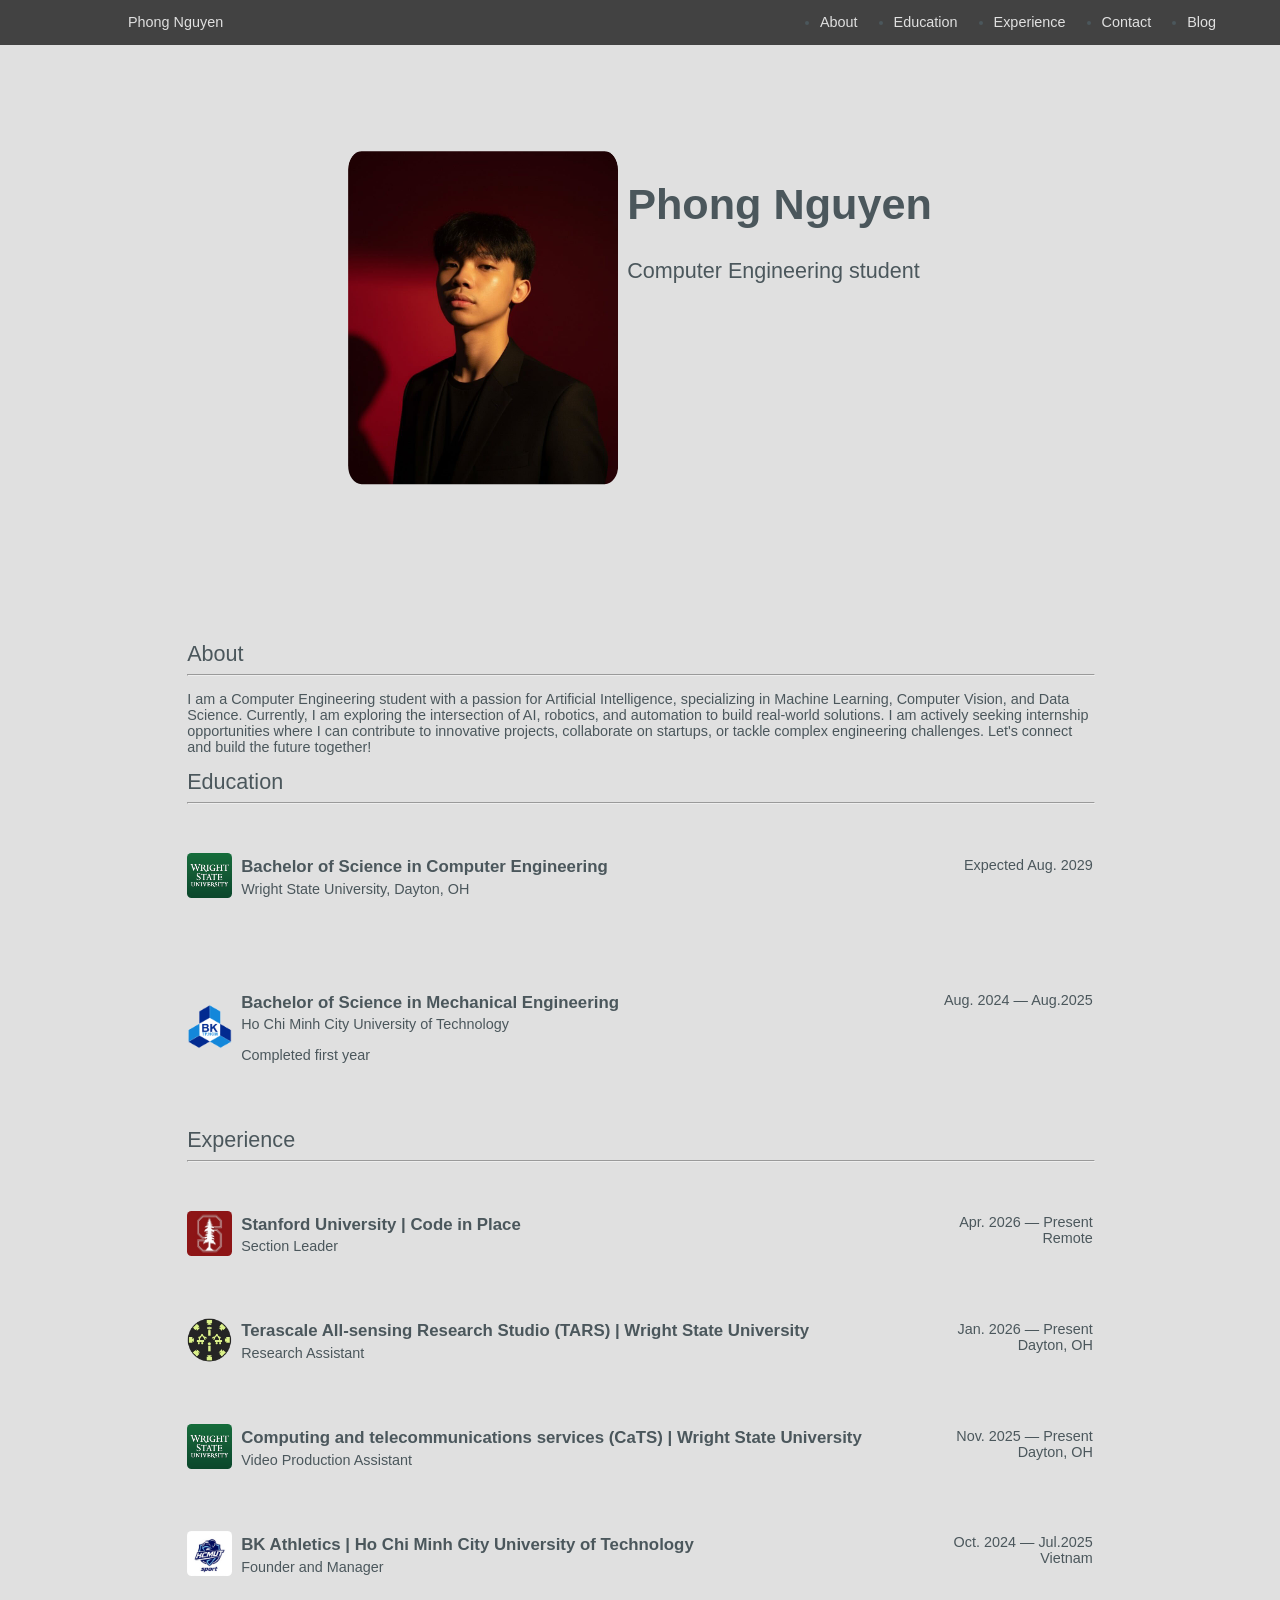
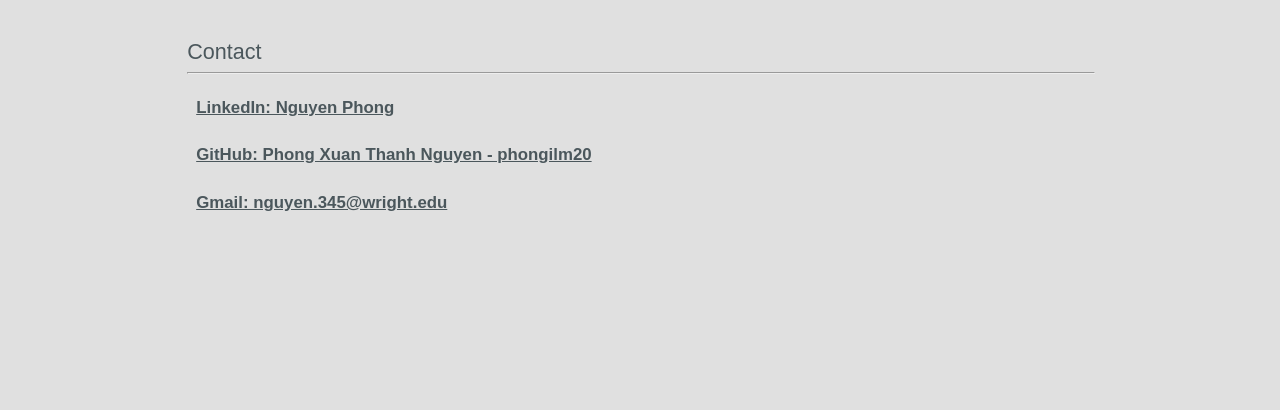
==== index.html @ 3d37c324 "First commit" ====
<!DOCTYPE html>
<html lang = "en">
<head>
  <meta charset="UTF-8">
  <meta name="viewport" content="width=device-width, initial-scale=1.0">
  <title>Phong Nguyen</title>
  <link rel="stylesheet" href="style.css">
</head>

<body>
  <nav>
    <span class="nav-logo">Phong Nguyen</span>

    <ul class="nav-links">
      <li><a href="#About">About</a></li>
      <li><a href="#Education">Education</a></li>
      <li><a href="#Experience">Experience</a></li>
      <li><a href="#Contact">Contact</a></li>
      <li><a href = "blog.html" class = "blog-button">Blog</a></li>

    </ul>
  </nav>
  

  <div class = "hero">
    <div class = "hero-img">
      <img src = "images/avt.jpg" alt = "avt" class = "profile-pic" />
    </div>

    <div class = "hero-text">
      <h1 class = "hero-name">Phong Nguyen</h1>
      <p class = "hero-description">Computer Engineering student</p>
    </div>
  </div>

  <section id = "About" >
    <div class = "section-label">About</div>
    <hr width  = "100%"size ="2">
    <p>I am a Computer Engineering student with a passion for Artificial Intelligence, specializing in Machine Learning, Computer Vision, and Data Science. 
      Currently, I am exploring the intersection of AI, robotics, and automation to build real-world solutions. I am actively seeking internship opportunities where I can contribute to innovative projects, collaborate on startups, or tackle complex engineering challenges. 
      Let's connect and build the future together! </p>
  </section>

  <section id = "Education">
    <div class = "section-label">Education</div>
    <hr width  = "100%"size ="2">
    <div class = "list">
      <div class = "item fade-in">
        <div class="info">
          <img src = "images/wsu_logo.jpg" alt = "wsu" class = "mini-logo" />
          <div class = "displaying">
            <h3 class = "bigtext">Bachelor of Science in Computer Engineering</h3>
            <p class = "smalltext">Wright State University, Dayton, OH</p>
          </div>
          <p class = "exp-description"></p>
        </div>
        <div class = "meta">
          <div class = "exp-date">Expected Aug. 2029</div>
        </div>
      </div>

      <div class = "item fade-in">
        <div class="info">
          <img src = "images/hcmut_logo.jpg" alt = "hcmut" class = "mini-logo" />
          <div class = "displaying">
            <h3 class = "bigtext">Bachelor of Science in Mechanical Engineering</h3>
            <p class = "smalltext">Ho Chi Minh City University of Technology</p>
            <p class = "smalltext">Completed first year</p>
          </div>
          <p class = "exp-description"></p>
        </div>
        <div class = "meta">
          <div class = "exp-date">Aug. 2024 — Aug.2025</div>
        </div>
      </div>


  </section>
  <section id = "Experience">
    <div class = "section-label">Experience</div>
    <hr width  = "100%"size ="2">
    <div class = "list">
      <div class = "item fade-in">

        <div class="info">
          <img src = "images\stanford_code_in_place_logo.jpg" alt = "stanford" class = "mini-logo" />
          <div class = "displaying">
            <h3 class = "bigtext">Stanford University | Code in Place </h3>
            <p class = "smalltext">Section Leader</p>
          </div>
          <p class = "exp-description"></p>
        
        </div>

        <div class = "meta">
          <div class = "exp-date">Apr. 2026 — Present </div>
          <div class = "exp-location">Remote</div>
        </div>


        <div class="info">
          <img src = "images\tars_logo.png" alt = "tars" class = "mini-logo" />
          <div class = "displaying">
            <h3 class = "bigtext">Terascale All-sensing Research Studio (TARS) | Wright State University</h3>
            <p class = "smalltext">Research Assistant</p>
          </div>
          <p class = "exp-description"></p>
        
        </div>

        <div class = "meta">
          <div class = "exp-date">Jan. 2026 — Present</div>
          <div class = "exp-location">Dayton, OH</div>
        </div>


        <div class="info">
          <img src = "images/wsu_logo.jpg" alt = "wsu" class = "mini-logo" />
          <div class = "displaying">
            <h3 class = "bigtext">Computing and telecommunications services (CaTS) | Wright State University</h3>
            <p class = "smalltext">Video Production Assistant</p>
          </div>
          <p class = "exp-description"></p>
        
        </div>

        <div class = "meta">
          <div class = "exp-date">Nov. 2025 — Present</div>
          <div class = "exp-location">Dayton, OH</div>
        </div>


        <div class="info">
          <img src = "images\bk_athletic_logo.jpg" alt = "bkathletic" class = "mini-logo" />
          <div class = "displaying">
            <h3 class = "bigtext">BK Athletics | Ho Chi Minh City University of Technology</h3>
            <p class = "smalltext">Founder and Manager</p>
          </div>
          <p class = "exp-description"></p>
        
        </div>

        <div class = "meta">
          <div class = "exp-date">Oct. 2024 — Jul.2025</div>
          <div class = "exp-location">Vietnam</div>
        </div>

      </div>
    </div>
  </section>
  

  <section id = "Contact">
    <div class = "section-label">Contact</div>
    <hr width  = "100%"size ="2">
    <div class="contact-list">
      <div class = "info">
        <a href = "https://www.linkedin.com/in/levinguyen49" target="_blank" class="contact-link">
          <div class = "displaying">
            <h3 class = "bigtext">LinkedIn: Nguyen Phong</h3>
          </div>
        </a>
      </div>

    <div class="info">
      <a href = "https://github.com/phongilm20" target="_blank" class="contact-link">
        <div class = "displaying">
          <h3 class = "bigtext">GitHub: Phong Xuan Thanh Nguyen - phongilm20</h3>
        </div>
      </a>
    </div>

    <div class="info">
      <a href = "mailto:nguyen.345@wright.edu" target="_blank" class="contact-link">
        <div class = "displaying">
          <h3 class = "bigtext">Gmail: nguyen.345@wright.edu</h3>
        </div>
      </a>
    </div>


    </div>


  </section>
  



  <script src="script.js"></script>
</body>

</html>
---- style.css ----
/* 
--mono: 'DM Mono', monospace;
  --serif: 'DM Serif Display', serif;
  --sans: 'DM Sans', sans-serif;
  */

:root {
  --background: #E0E0E0;
  --background-nav: #424242;
  --accent: #4b575c;
  --text: #4b575c;
  --text-nav: #E0E0E0;
  --front-mono: 'DM Mono', monospace;
  --front-serif: 'DM Serif Display', serif;
  --front-sans: 'DM Sans', sans-serif;
}

/* smooth scroll */
html {
  scroll-behavior: smooth;
  scroll-padding-top: 50px;
}

/*body*/
body {
  background-color: var(--background);
  font-family: var(--front-sans);
  color: var(--text);
  overflow-x: hidden;

  padding-top: 50px;
  padding-left: 200px;
  padding-right: 200px;

  zoom: 0.9;
}

.blog-button::after {
  content: "My Journey";
  position: absolute;
  opacity: 0;
  pointer-events: none;

  font-size: small;
  top: 60px;
  right: 40px;
}

.blog-button:hover::after {
  opacity: 1;
}

nav {
  position: fixed;
  top: 0;
  left: 0;
  width: 100%;
  z-index: 9999;
  margin: 0 auto;

  background-color: var(--background-nav);

  display: flex;
  justify-content: space-between;
  align-items: center;
}

.nav-logo {
  font-size: 1rem;
  color: var(--text-nav);
  padding-left: 10%;
}

.nav-links {
  display: flex;
  gap: 2.5rem;
  padding-right: 5%;
}

.nav-links a {
  font-size: 1rem;
  color: var(--text-nav);
  text-decoration: none;
  transition: color 0.2s;
}

.nav-links a:hover {
  color: var(--text);
}

.profile-pic {
  width: 300px;
  height: auto;
  clip-path: inset(0 0 10% 0 round 5%);
  border-radius: 5%;
}

.hero {
  display: flex;
  padding-top: 110px;
  padding-bottom: 130px;
  animation-name: fadeInUp;
  animation-duration: 1s;
  justify-content: center;

}

.hero-text {
  padding-left: 10px;
  font-size: 150%;
}

@keyframes fadeInUp {
  from {
    opacity: 0;
    transform: translateY(10px);
  }

  to {
    opacity: 1;
    transform: translateY(0);
  }
}


#Experience {
  padding: 15px 0;
}

.section-label {
  font-size: 1.5rem;
  position: relative;
}




/* Experience */
.item {
  display: grid;
  grid-template-columns: 3fr 1fr;
  gap: 2rem 0;
  padding: 2rem 0;
  align-items: start;

}

.info {
  display: flex;
  align-items: center;
  margin-top: 0px;
  margin-bottom: 8px;
}

.displaying {
  align-items: center;
  gap: 15px;
  padding-left: 10px;
}

.bigtext {
  margin-bottom: 4px;
}

.smalltext {
  margin-top: 2px;
}

.meta {
  text-align: right;
  margin-top: 18px;
}

.mini-logo {
  width: 50px;
  height: 50px;
  border-radius: 5px;
}

.contact-link {
  color: var(--text);
}
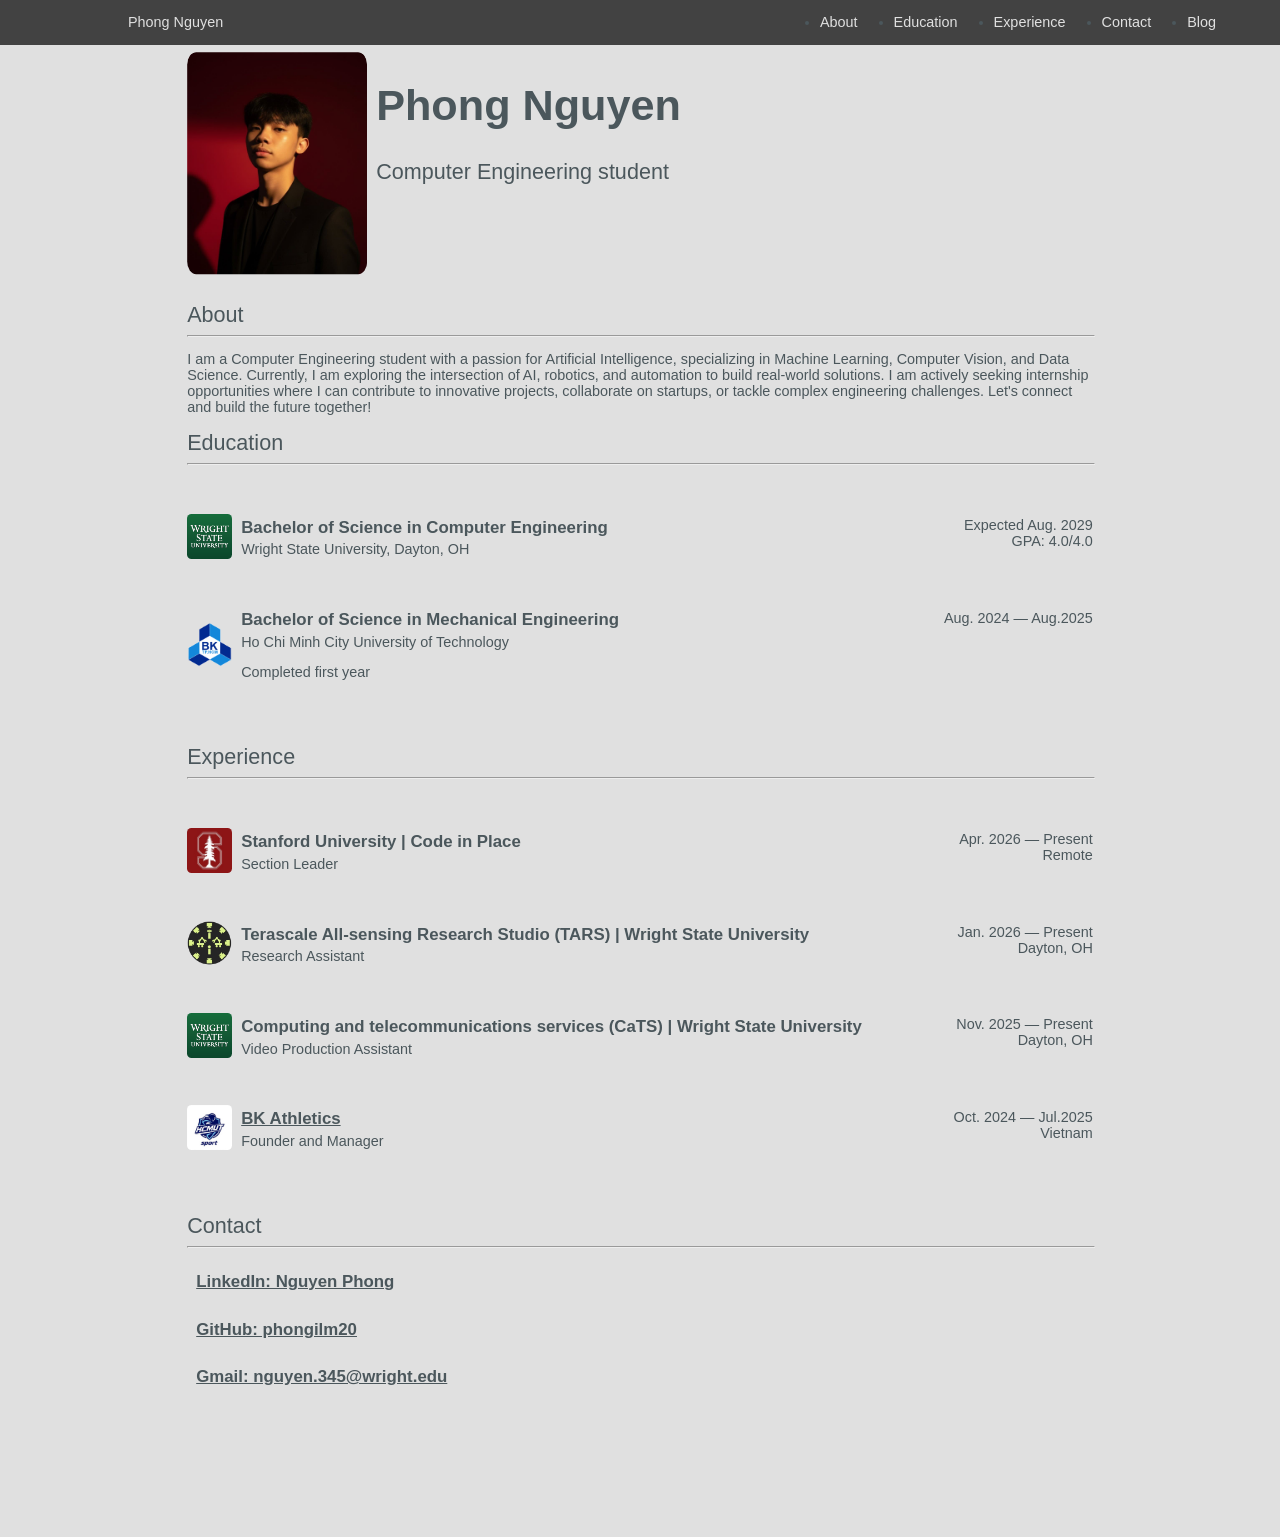
==== commit b1ce4aad: "Change homepage" ====
--- a/index.html
+++ b/index.html
@@ -1,5 +1,6 @@
 <!DOCTYPE html>
-<html lang = "en">
+<html lang="en">
+
 <head>
   <meta charset="UTF-8">
   <meta name="viewport" content="width=device-width, initial-scale=1.0">
@@ -16,174 +17,179 @@
       <li><a href="#Education">Education</a></li>
       <li><a href="#Experience">Experience</a></li>
       <li><a href="#Contact">Contact</a></li>
-      <li><a href = "blog.html" class = "blog-button">Blog</a></li>
+      <li><a href="blog.html" class="blog-button">Blog</a></li>
 
     </ul>
   </nav>
-  
 
-  <div class = "hero">
-    <div class = "hero-img">
-      <img src = "images/avt.jpg" alt = "avt" class = "profile-pic" />
+
+  <div class="hero">
+    <div class="hero-img">
+      <img src="images/avt.jpg" alt="avt" class="profile-pic" />
     </div>
 
-    <div class = "hero-text">
-      <h1 class = "hero-name">Phong Nguyen</h1>
-      <p class = "hero-description">Computer Engineering student</p>
+    <div class="hero-text">
+      <h1 class="hero-name">Phong Nguyen</h1>
+      <p class="hero-description">Computer Engineering student</p>
     </div>
   </div>
 
-  <section id = "About" >
-    <div class = "section-label">About</div>
-    <hr width  = "100%"size ="2">
-    <p>I am a Computer Engineering student with a passion for Artificial Intelligence, specializing in Machine Learning, Computer Vision, and Data Science. 
-      Currently, I am exploring the intersection of AI, robotics, and automation to build real-world solutions. I am actively seeking internship opportunities where I can contribute to innovative projects, collaborate on startups, or tackle complex engineering challenges. 
+  <section id="About">
+    <div class="section-label">About</div>
+    <hr width="100%" size="2">
+    <p>I am a Computer Engineering student with a passion for Artificial Intelligence, specializing in Machine Learning,
+      Computer Vision, and Data Science.
+      Currently, I am exploring the intersection of AI, robotics, and automation to build real-world solutions. I am
+      actively seeking internship opportunities where I can contribute to innovative projects, collaborate on startups,
+      or tackle complex engineering challenges.
       Let's connect and build the future together! </p>
   </section>
 
-  <section id = "Education">
-    <div class = "section-label">Education</div>
-    <hr width  = "100%"size ="2">
-    <div class = "list">
-      <div class = "item fade-in">
+  <section id="Education">
+    <div class="section-label">Education</div>
+    <hr width="100%" size="2"></hr>
+    <div class="list">
+      <div class="item fade-in">
         <div class="info">
-          <img src = "images/wsu_logo.jpg" alt = "wsu" class = "mini-logo" />
-          <div class = "displaying">
-            <h3 class = "bigtext">Bachelor of Science in Computer Engineering</h3>
-            <p class = "smalltext">Wright State University, Dayton, OH</p>
+          <img src="images/wsu_logo.jpg" alt="wsu" class="mini-logo" />
+          <div class="displaying">
+            <h3 class="bigtext">Bachelor of Science in Computer Engineering</h3>
+            <p class="smalltext">Wright State University, Dayton, OH</p>
           </div>
-          <p class = "exp-description"></p>
+          <p class="exp-description"></p>
         </div>
-        <div class = "meta">
-          <div class = "exp-date">Expected Aug. 2029</div>
+        <div class="meta">
+          <div class="exp-date">Expected Aug. 2029</div>
+          <div class="exp-location">GPA: 4.0/4.0</div>
+        </div>
+
+        <div class="info">
+          <img src="images/hcmut_logo.jpg" alt="hcmut" class="mini-logo" />
+          <div class="displaying">
+            <h3 class="bigtext">Bachelor of Science in Mechanical Engineering</h3>
+            <p class="smalltext">Ho Chi Minh City University of Technology</p>
+            <p class="smalltext">Completed first year</p>
+          </div>
+          <p class="exp-description"></p>
+        </div>
+        <div class="meta">
+          <div class="exp-date">Aug. 2024 — Aug.2025</div>
+        </div>
         </div>
       </div>
-
-      <div class = "item fade-in">
-        <div class="info">
-          <img src = "images/hcmut_logo.jpg" alt = "hcmut" class = "mini-logo" />
-          <div class = "displaying">
-            <h3 class = "bigtext">Bachelor of Science in Mechanical Engineering</h3>
-            <p class = "smalltext">Ho Chi Minh City University of Technology</p>
-            <p class = "smalltext">Completed first year</p>
-          </div>
-          <p class = "exp-description"></p>
-        </div>
-        <div class = "meta">
-          <div class = "exp-date">Aug. 2024 — Aug.2025</div>
-        </div>
-      </div>
+  </section>
 
 
-  </section>
-  <section id = "Experience">
-    <div class = "section-label">Experience</div>
-    <hr width  = "100%"size ="2">
-    <div class = "list">
-      <div class = "item fade-in">
+  <section id="Experience">
+    <div class="section-label">Experience</div>
+    <hr width="100%" size="2">
+    <div class="list">
+      <div class="item fade-in">
 
         <div class="info">
-          <img src = "images\stanford_code_in_place_logo.jpg" alt = "stanford" class = "mini-logo" />
-          <div class = "displaying">
-            <h3 class = "bigtext">Stanford University | Code in Place </h3>
-            <p class = "smalltext">Section Leader</p>
+          <img src="images\stanford_code_in_place_logo.jpg" alt="stanford" class="mini-logo" />
+          <div class="displaying">
+            <h3 class="bigtext">Stanford University | Code in Place </h3>
+            <p class="smalltext">Section Leader</p>
           </div>
-          <p class = "exp-description"></p>
-        
+          <p class="exp-description"></p>
+
         </div>
 
-        <div class = "meta">
-          <div class = "exp-date">Apr. 2026 — Present </div>
-          <div class = "exp-location">Remote</div>
+        <div class="meta">
+          <div class="exp-date">Apr. 2026 — Present </div>
+          <div class="exp-location">Remote</div>
         </div>
 
 
         <div class="info">
-          <img src = "images\tars_logo.png" alt = "tars" class = "mini-logo" />
-          <div class = "displaying">
-            <h3 class = "bigtext">Terascale All-sensing Research Studio (TARS) | Wright State University</h3>
-            <p class = "smalltext">Research Assistant</p>
+          <img src="images\tars_logo.png" alt="tars" class="mini-logo" />
+          <div class="displaying">
+            <h3 class="bigtext">Terascale All-sensing Research Studio (TARS) | Wright State University</h3>
+            <p class="smalltext">Research Assistant</p>
           </div>
-          <p class = "exp-description"></p>
-        
+          <p class="exp-description"></p>
+
         </div>
 
-        <div class = "meta">
-          <div class = "exp-date">Jan. 2026 — Present</div>
-          <div class = "exp-location">Dayton, OH</div>
+        <div class="meta">
+          <div class="exp-date">Jan. 2026 — Present</div>
+          <div class="exp-location">Dayton, OH</div>
         </div>
 
 
         <div class="info">
-          <img src = "images/wsu_logo.jpg" alt = "wsu" class = "mini-logo" />
-          <div class = "displaying">
-            <h3 class = "bigtext">Computing and telecommunications services (CaTS) | Wright State University</h3>
-            <p class = "smalltext">Video Production Assistant</p>
+          <img src="images/wsu_logo.jpg" alt="wsu" class="mini-logo" />
+          <div class="displaying">
+            <h3 class="bigtext">Computing and telecommunications services (CaTS) | Wright State University</h3>
+            <p class="smalltext">Video Production Assistant</p>
           </div>
-          <p class = "exp-description"></p>
-        
+          <p class="exp-description"></p>
+
         </div>
 
-        <div class = "meta">
-          <div class = "exp-date">Nov. 2025 — Present</div>
-          <div class = "exp-location">Dayton, OH</div>
+        <div class="meta">
+          <div class="exp-date">Nov. 2025 — Present</div>
+          <div class="exp-location">Dayton, OH</div>
         </div>
 
 
         <div class="info">
-          <img src = "images\bk_athletic_logo.jpg" alt = "bkathletic" class = "mini-logo" />
-          <div class = "displaying">
-            <h3 class = "bigtext">BK Athletics | Ho Chi Minh City University of Technology</h3>
-            <p class = "smalltext">Founder and Manager</p>
-          </div>
-          <p class = "exp-description"></p>
-        
+          <img src="images\bk_athletic_logo.jpg" alt="bkathletic" class="mini-logo" />
+          <a href="https://www.facebook.com/people/BK-Athletics/61567893380350/" target="_blank" class="contact-link">
+            <div class="displaying">
+              <h3 class="bigtext">BK Athletics</h3>
+          </a>
+          <p class="smalltext">Founder and Manager</p>
         </div>
-
-        <div class = "meta">
-          <div class = "exp-date">Oct. 2024 — Jul.2025</div>
-          <div class = "exp-location">Vietnam</div>
-        </div>
+        <p class="exp-description"></p>
 
       </div>
+
+      <div class="meta">
+        <div class="exp-date">Oct. 2024 — Jul.2025</div>
+        <div class="exp-location">Vietnam</div>
+      </div>
+
+    </div>
     </div>
   </section>
-  
 
-  <section id = "Contact">
-    <div class = "section-label">Contact</div>
-    <hr width  = "100%"size ="2">
+
+  <section id="Contact">
+    <div class="section-label">Contact</div>
+    <hr width="100%" size="2">
     <div class="contact-list">
-      <div class = "info">
-        <a href = "https://www.linkedin.com/in/levinguyen49" target="_blank" class="contact-link">
-          <div class = "displaying">
-            <h3 class = "bigtext">LinkedIn: Nguyen Phong</h3>
+      <div class="info">
+        <a href="https://www.linkedin.com/in/levinguyen49" target="_blank" class="contact-link">
+          <div class="displaying">
+            <h3 class="bigtext">LinkedIn: Nguyen Phong</h3>
           </div>
         </a>
       </div>
 
-    <div class="info">
-      <a href = "https://github.com/phongilm20" target="_blank" class="contact-link">
-        <div class = "displaying">
-          <h3 class = "bigtext">GitHub: Phong Xuan Thanh Nguyen - phongilm20</h3>
-        </div>
-      </a>
-    </div>
+      <div class="info">
+        <a href="https://github.com/phongilm20" target="_blank" class="contact-link">
+          <div class="displaying">
+            <h3 class="bigtext">GitHub: phongilm20</h3>
+          </div>
+        </a>
+      </div>
 
-    <div class="info">
-      <a href = "mailto:nguyen.345@wright.edu" target="_blank" class="contact-link">
-        <div class = "displaying">
-          <h3 class = "bigtext">Gmail: nguyen.345@wright.edu</h3>
-        </div>
-      </a>
-    </div>
+      <div class="info">
+        <a href="mailto:nguyen.345@wright.edu" target="_blank" class="contact-link">
+          <div class="displaying">
+            <h3 class="bigtext">Gmail: nguyen.345@wright.edu</h3>
+          </div>
+        </a>
+      </div>
 
 
     </div>
 
 
   </section>
-  
+
 
 
 
--- a/style.css
+++ b/style.css
@@ -89,7 +89,7 @@
 }
 
 .profile-pic {
-  width: 300px;
+  width: 200px;
   height: auto;
   clip-path: inset(0 0 10% 0 round 5%);
   border-radius: 5%;
@@ -97,12 +97,10 @@
 
 .hero {
   display: flex;
-  padding-top: 110px;
-  padding-bottom: 130px;
+  padding-top: 0px;
+  padding-bottom: 0px;
   animation-name: fadeInUp;
   animation-duration: 1s;
-  justify-content: center;
-
 }
 
 .hero-text {
@@ -139,7 +137,7 @@
 .item {
   display: grid;
   grid-template-columns: 3fr 1fr;
-  gap: 2rem 0;
+  gap: 1rem 0;
   padding: 2rem 0;
   align-items: start;
 
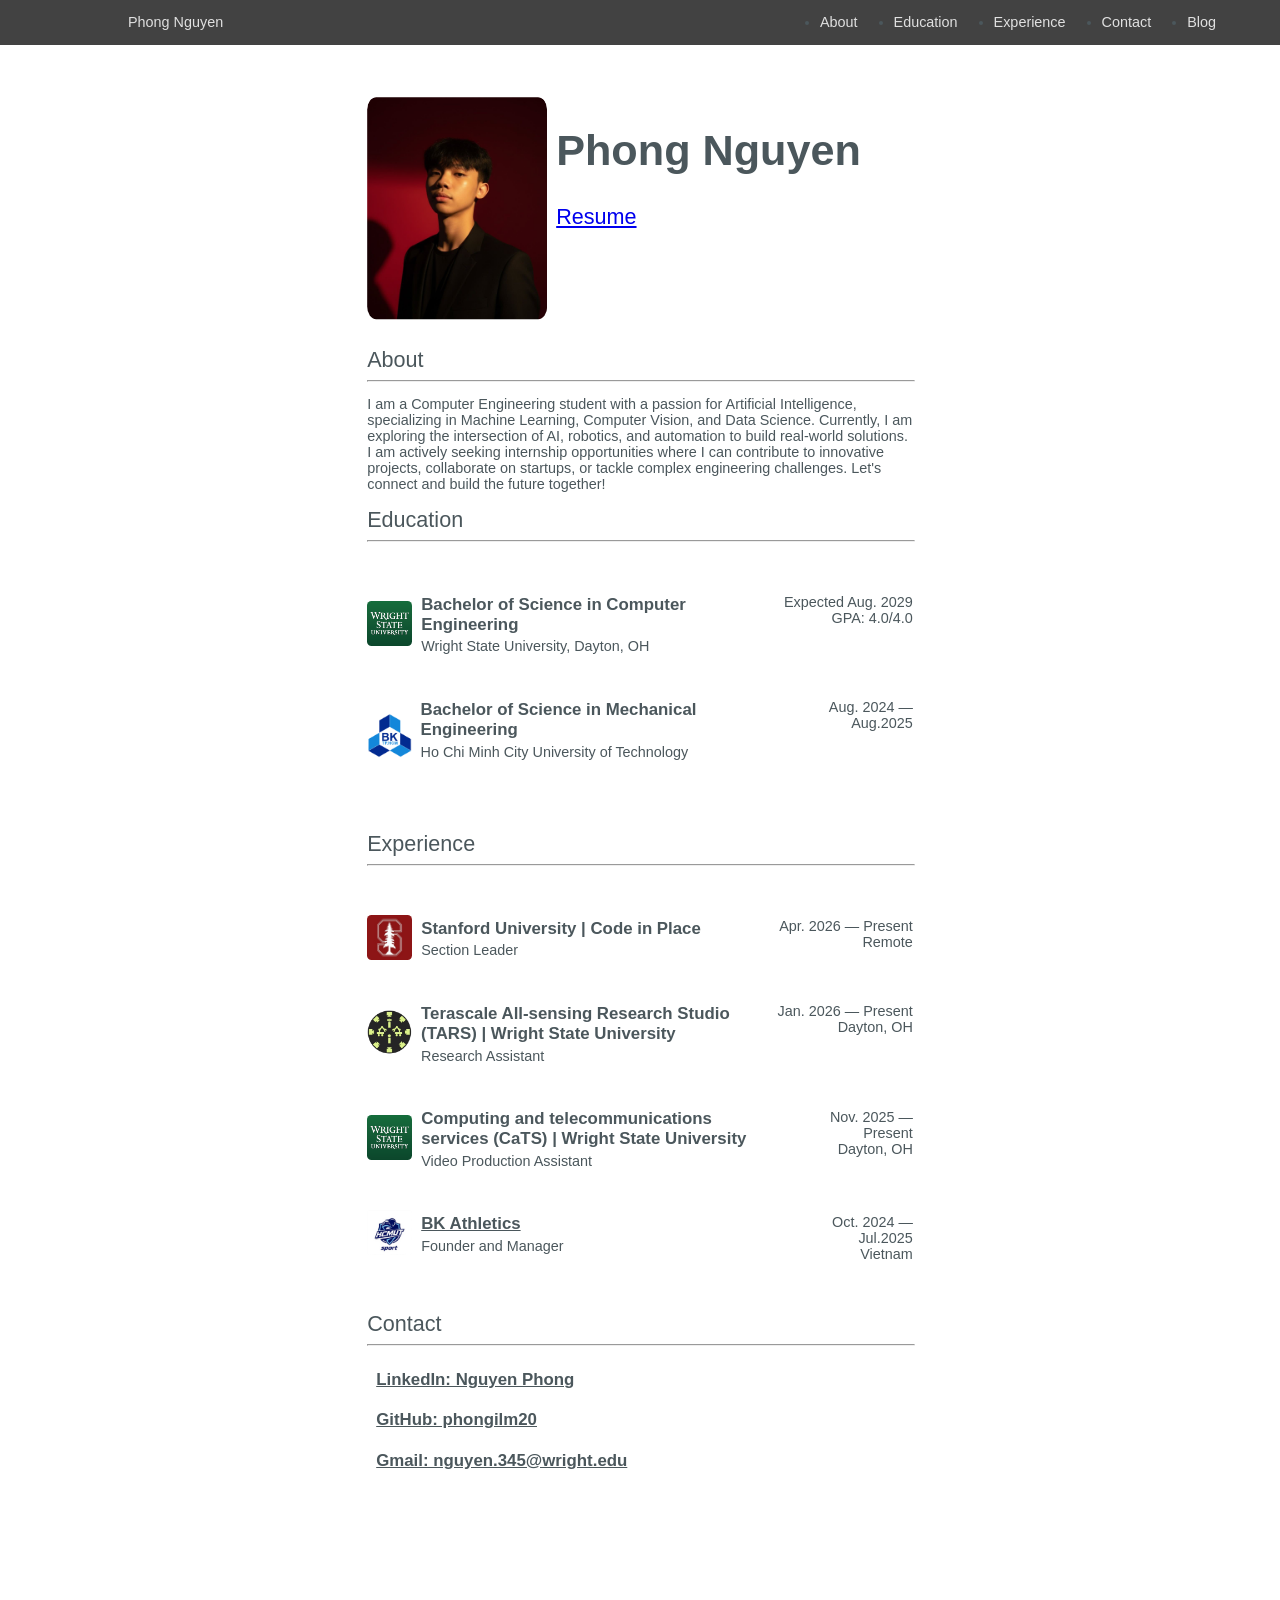
==== commit 5b942378: "Update: color + resume Co-authored-by: Copilot <copilot@github.com>" ====
--- a/index.html
+++ b/index.html
@@ -3,7 +3,7 @@
 
 <head>
   <meta charset="UTF-8">
-  <meta name="viewport" content="width=device-width, initial-scale=1.0">
+  <meta name="viewport" content="width=device-width, initial-scale=1.5">
   <title>Phong Nguyen</title>
   <link rel="stylesheet" href="style.css">
 </head>
@@ -30,7 +30,7 @@
 
     <div class="hero-text">
       <h1 class="hero-name">Phong Nguyen</h1>
-      <p class="hero-description">Computer Engineering student</p>
+      <a href="https://docs.google.com/document/d/1YinPSRm5xAnAeufindDAhjZX9X_CS8Rf/edit?usp=sharing&ouid=106518615039105811553&rtpof=true&sd=true" target="_blank" clasQs = "contact-link">Resume</a>
     </div>
   </div>
 
@@ -68,7 +68,7 @@
           <div class="displaying">
             <h3 class="bigtext">Bachelor of Science in Mechanical Engineering</h3>
             <p class="smalltext">Ho Chi Minh City University of Technology</p>
-            <p class="smalltext">Completed first year</p>
+            <p class="hover-note">Completed first year</p>
           </div>
           <p class="exp-description"></p>
         </div>
--- a/style.css
+++ b/style.css
@@ -23,14 +23,15 @@
 
 /*body*/
 body {
-  background-color: var(--background);
+  background-color: white;
   font-family: var(--front-sans);
   color: var(--text);
   overflow-x: hidden;
 
-  padding-top: 50px;
-  padding-left: 200px;
-  padding-right: 200px;
+  padding-top: 100px;
+  padding-left: 400px;
+  padding-right: 400px;
+  padding-bottom: 100px;
 
   zoom: 0.9;
 }
@@ -99,13 +100,19 @@
   display: flex;
   padding-top: 0px;
   padding-bottom: 0px;
-  animation-name: fadeInUp;
-  animation-duration: 1s;
 }
 
 .hero-text {
   padding-left: 10px;
   font-size: 150%;
+  animation-name: fadeInUp;
+  animation-duration: 1s;
+}
+.hero-description {
+  padding-left: 10px;
+  font-size: 20px;
+  animation-name: fadeInUp;
+  animation-duration: 1s;
 }
 
 @keyframes fadeInUp {
@@ -140,20 +147,41 @@
   gap: 1rem 0;
   padding: 2rem 0;
   align-items: start;
-
 }
 
 .info {
   display: flex;
   align-items: center;
   margin-top: 0px;
-  margin-bottom: 8px;
+  margin-bottom: 0px;
+
 }
 
 .displaying {
   align-items: center;
-  gap: 15px;
+  gap: 10px;
   padding-left: 10px;
+}
+
+.displaying .hover-note {
+
+  max-height: 0;
+  opacity: 0;
+  overflow: hidden;
+  transform: translateY(-6px);
+  margin-top: 0px;
+  transition: 
+    max-height 0.3s ease-out,
+    opacity 0.3s ease-out,
+    transform 0.3s ease-out;
+}
+
+.info:hover .hover-note
+{
+  max-height: 120px;
+  opacity: 1;
+  transform: translateY(0);
+  margin-top: 6px;
 }
 
 .bigtext {
